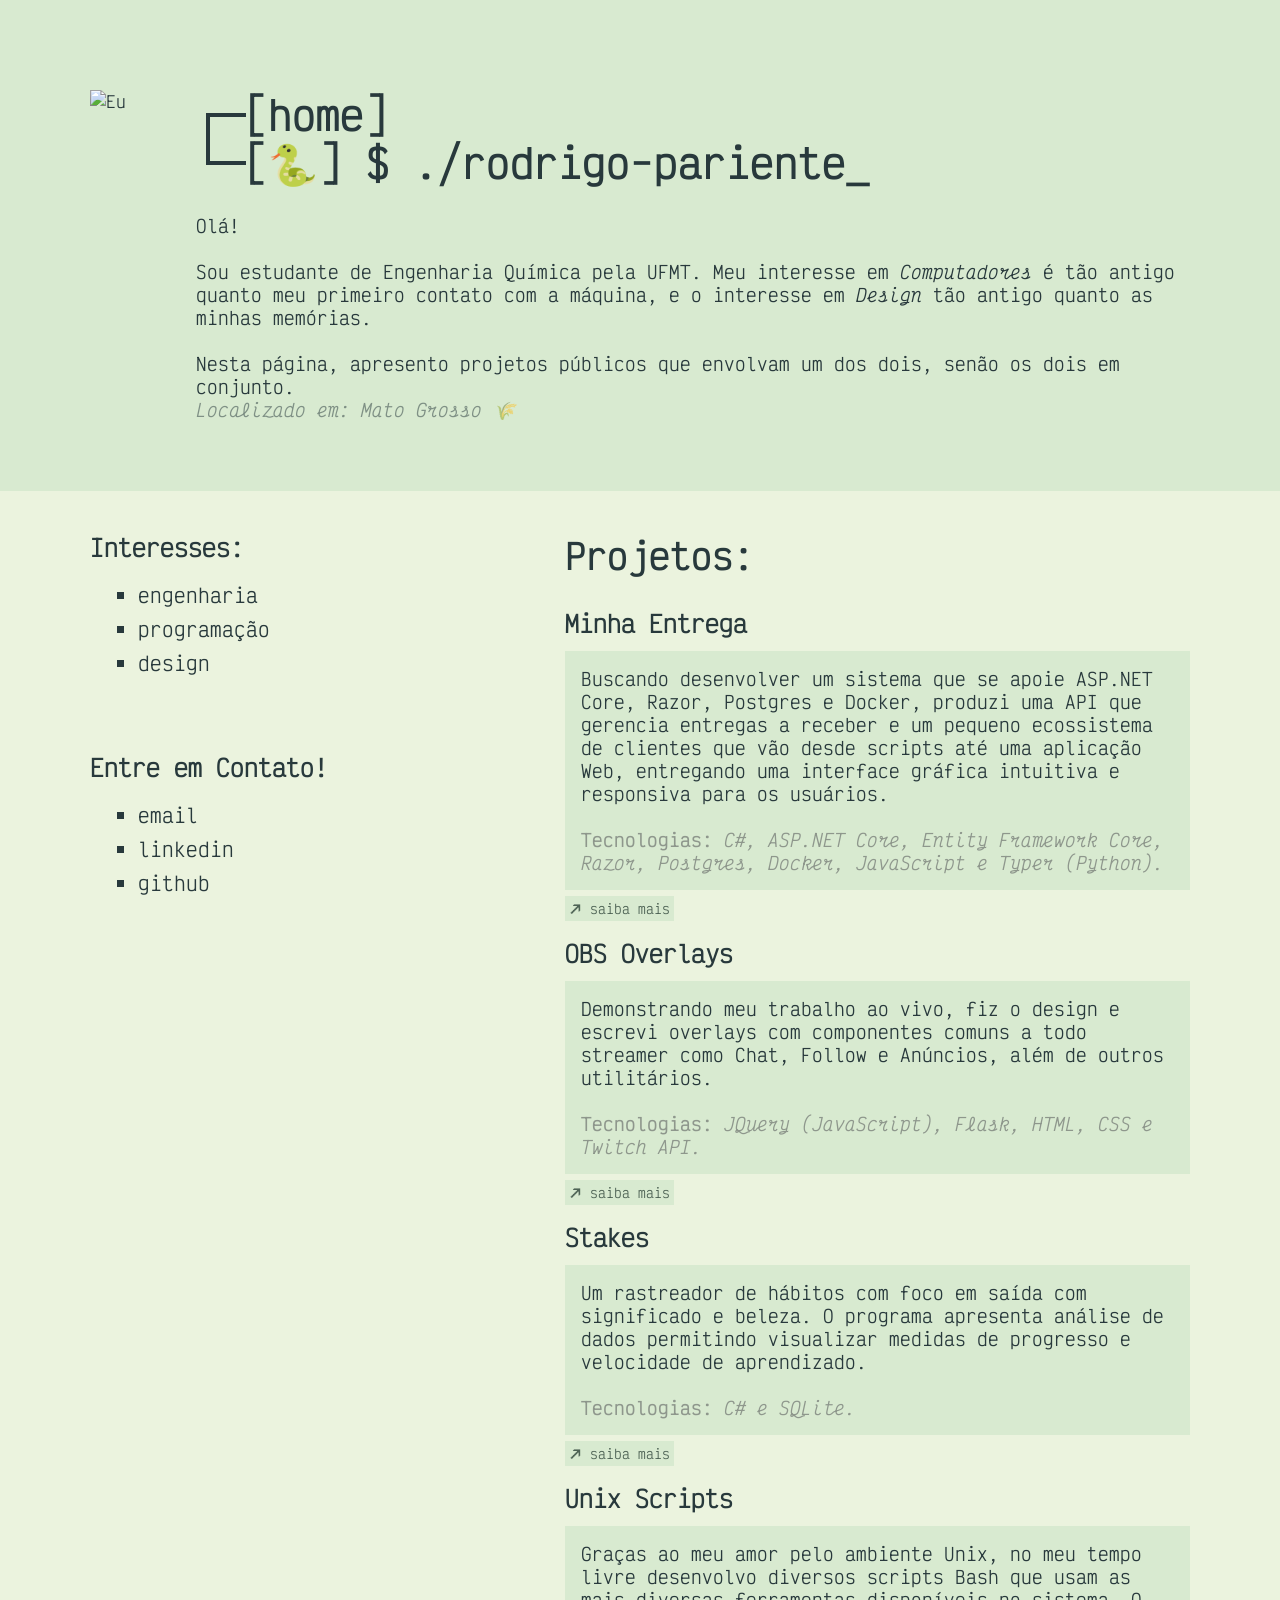
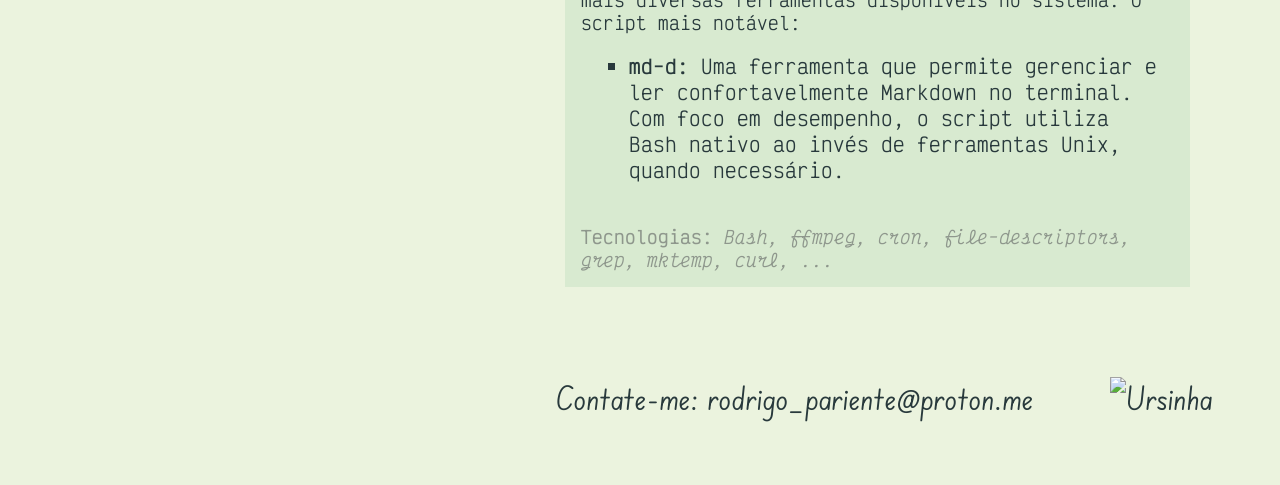
==== index.html @ e0825dd4 "first commit" ====
<!DOCTYPE html>

<html>
  <head>
    <meta charset="UTF-8">
    <meta name="viewport" content="width=device-width, initial-scale=1.0">
    <link rel="stylesheet" href="/css/style.css">
    <title>Rodrigo-Pariente</title>
    <script src="/js/main.js" defer></script>
    <link rel="icon" href="/favicon.svg" type="image/xml+svg">
    <link href="https://fonts.googleapis.com/css2?family=Edu+SA+Beginner:wght@400..700&family=Victor+Mono:ital,wght@0,100..700;1,100..700&display=swap" rel="stylesheet">
  </head>

  <body>
    <header>
      <img id="pp" src="/img/pp.svg" alt="Eu">
      <div class="about-me">
        <h1>┌─[home]<br>└─[🐍] $ ./rodrigo-pariente<span class="dec-block">_</span></h1>
        <p>Olá!<br><br></p>
        <p>Sou estudante de Engenharia Química pela UFMT. Meu interesse em <i>Computadores</i> é tão antigo quanto meu primeiro contato com a máquina, e o interesse em <i>Design</i> tão antigo quanto as minhas memórias.<br><br>Nesta página, apresento projetos públicos que envolvam um dos dois, senão os dois em conjunto.</p>
        <p id="place">Localizado em: Mato Grosso 🌾</p>
      </div>
    </header>

    <div id="contents">
      <div>
        <div id="interests">
          <h2 class="small-h2">Interesses:</h2>
          <ul class="point">
            <li>engenharia</li>
            <li>programação</li>
            <li>design</li>
          </ul>
        </div>

        <div id="contacts">
          <h2 class="small-h2">Entre em Contato!</h2>
          <ul class="mail">
            <li><a id="em" href="#">roda trix lego parte viena lente ouija !</a></li>
            <li><a href="https://www.linkedin.com/in/rodrigo-pariente">linkedin</a></li>
            <li><a href="https://github.com/rodrigo-pariente">github</a></li>
          </ul>
        </div>
      </div>

      <div id="projects">
        <div class="project">
          <h2>Projetos:</h2>
          <h3>Minha Entrega</h3>
          <div class="project-content">
            <p>Buscando desenvolver um sistema que se apoie ASP.NET Core, Razor, Postgres e Docker, produzi uma API que gerencia entregas a receber e um pequeno ecossistema de clientes que vão desde scripts até uma aplicação Web, entregando uma interface gráfica intuitiva e responsiva para os usuários.</p>
            <p class="technologies"><br>Tecnologias:<i> C#, ASP.NET Core, Entity Framework Core, Razor, Postgres, Docker, JavaScript e Typer (Python).</i></p>
          </div>
          <a class="know-more" href="https://github.com/rodrigo-pariente/minha-entrega-postgres">🡭 saiba mais</a>
        </div>
        <div class="project">
          <h3>OBS Overlays</h3>
          <div class="project-content">
            <p>Demonstrando meu trabalho ao vivo, fiz o design e escrevi overlays com componentes comuns a todo streamer como Chat, Follow e Anúncios, além de outros utilitários.<!-- widgets mais dinâmicos e interativos como o jogo Jackpot e um Timer com múltiplas funcionalidades --></p>
            <p class="technologies"><br>Tecnologias:<i> JQuery (JavaScript), Flask, HTML, CSS e Twitch API.</i></p>
          </div>
          <a class="know-more" href="https://github.com/rodrigo-pariente/OBS-Overlays">🡭 saiba mais</a>
        </div>
        <div class="project">
          <h3>Stakes</h3>
          <div class="project-content">
            <p>Um rastreador de hábitos com foco em saída com significado e beleza. O programa apresenta análise de dados permitindo visualizar medidas de progresso e velocidade de aprendizado.</p>
            <p class="technologies"><br>Tecnologias:<i> C# e SQLite.</i></p>
          </div>
          <a class="know-more" href="https://github.com/rodrigo-pariente/stakes">🡭 saiba mais</a>
        </div>
        <div class="project">
          <h3>Unix Scripts</h3>
          <div class="project-content">
            <p>Graças ao meu amor pelo ambiente Unix, no meu tempo livre desenvolvo diversos scripts Bash que usam as mais diversas ferramentas disponíveis no sistema. O script mais notável:</p>
            <ul class="point"><li><a href="https://github.com/rodrigo-pariente/md-d"><b>md-d:</b></a> Uma ferramenta que permite gerenciar e ler confortavelmente Markdown no terminal. Com foco em desempenho, o script utiliza Bash nativo ao invés de ferramentas Unix, quando necessário.</li></ul>
            <p class="technologies"><br>Tecnologias:<i> Bash, ffmpeg, cron, file-descriptors, grep, mktemp, curl, ...</i></p>
          </div>
          <!-- <p class="know-more" href="/">🡭 saiba mais</p> -->
        </div>
      </div>
    </div>
  </body>

  <footer>
    <span>Contate-me: <span id="useless-info">roda trix lego parte viena lente ouija !</span><span>
    <img id="dog-stamp" src="/img/bear.svg" alt="Ursinha">
  </footer>
</html>
---- css/style.css ----
@import "./root.css";
@import "./global.css";
@import "./contents.css";
@import "./header.css";
@import "./footer.css";
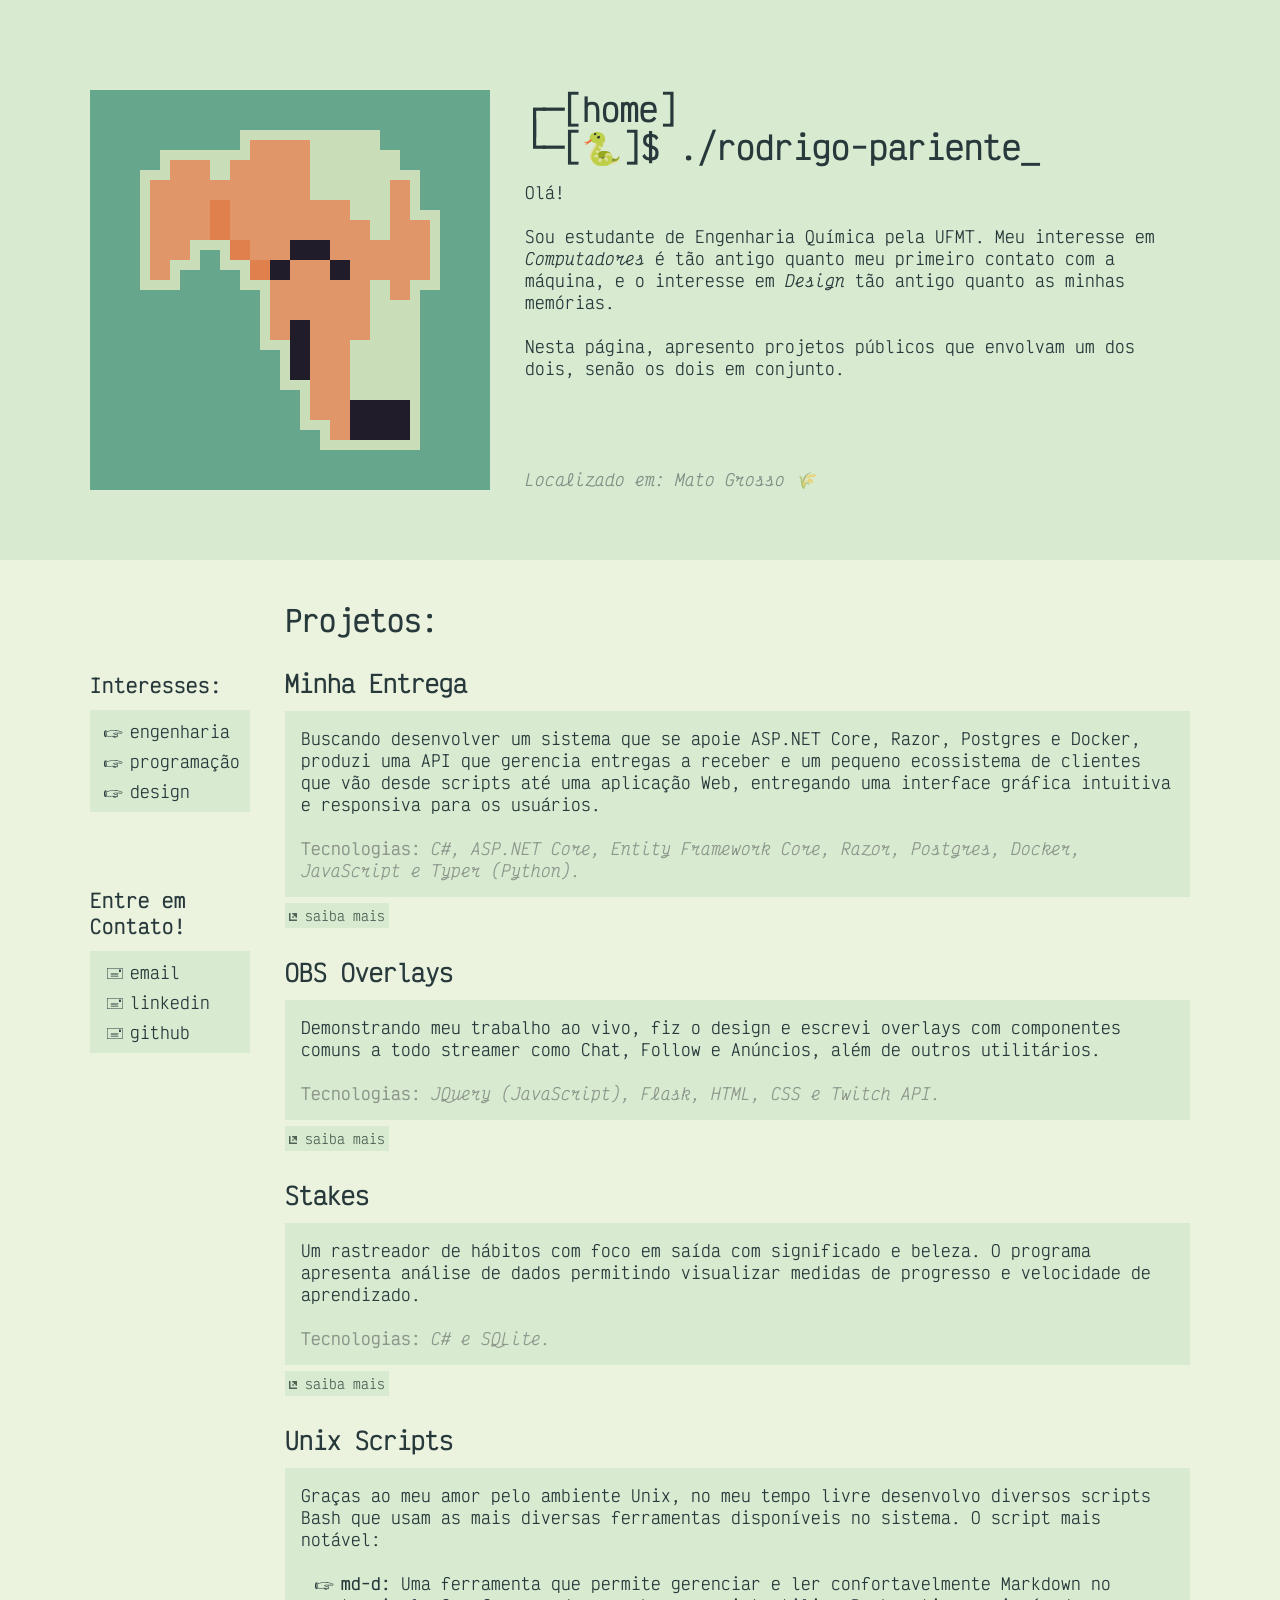
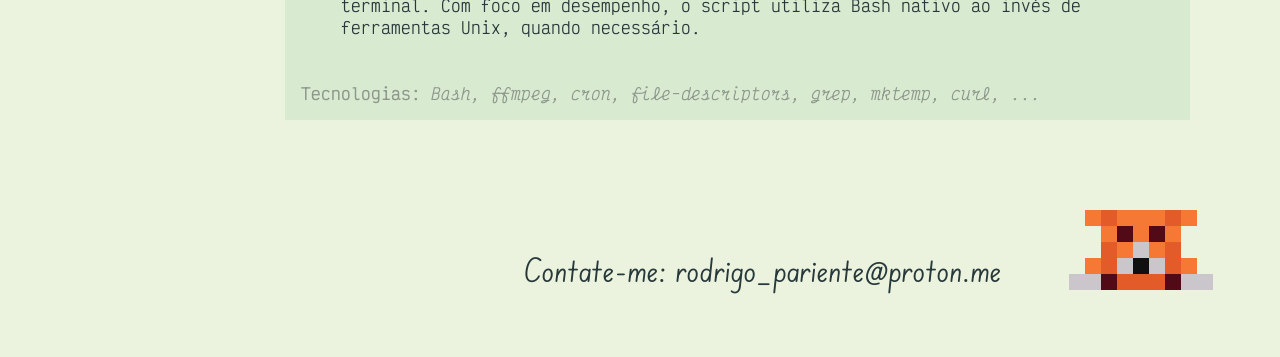
==== commit 0d14fe19: "responsive" ====
--- a/index.html
+++ b/index.html
@@ -15,15 +15,17 @@
     <header>
       <img id="pp" src="/img/pp.svg" alt="Eu">
       <div class="about-me">
-        <h1>┌─[home]<br>└─[🐍] $ ./rodrigo-pariente<span class="dec-block">_</span></h1>
+        <img id="dog-stamp-header-high" src="/img/pp.svg" alt="Eu">
+        <h1><span id="h1-frame">┌─[home]<br>└─[🐍]</span><span class="lower-frame">$ ./</span>rodrigo-pariente</span><span class="dec-block">_</span></h1>
+        <img id="dog-stamp-header-low" src="/img/pp.svg" alt="Eu">
         <p>Olá!<br><br></p>
         <p>Sou estudante de Engenharia Química pela UFMT. Meu interesse em <i>Computadores</i> é tão antigo quanto meu primeiro contato com a máquina, e o interesse em <i>Design</i> tão antigo quanto as minhas memórias.<br><br>Nesta página, apresento projetos públicos que envolvam um dos dois, senão os dois em conjunto.</p>
-        <p id="place">Localizado em: Mato Grosso 🌾</p>
+        <p id="place"><br><br>Localizado em: Mato Grosso 🌾</p>
       </div>
     </header>
 
     <div id="contents">
-      <div>
+      <div id="info">
         <div id="interests">
           <h2 class="small-h2">Interesses:</h2>
           <ul class="point">
@@ -44,14 +46,14 @@
       </div>
 
       <div id="projects">
+        <h2>Projetos:</h2>
         <div class="project">
-          <h2>Projetos:</h2>
           <h3>Minha Entrega</h3>
           <div class="project-content">
             <p>Buscando desenvolver um sistema que se apoie ASP.NET Core, Razor, Postgres e Docker, produzi uma API que gerencia entregas a receber e um pequeno ecossistema de clientes que vão desde scripts até uma aplicação Web, entregando uma interface gráfica intuitiva e responsiva para os usuários.</p>
             <p class="technologies"><br>Tecnologias:<i> C#, ASP.NET Core, Entity Framework Core, Razor, Postgres, Docker, JavaScript e Typer (Python).</i></p>
           </div>
-          <a class="know-more" href="https://github.com/rodrigo-pariente/minha-entrega-postgres">🡭 saiba mais</a>
+          <a class="know-more" href="https://github.com/rodrigo-pariente/minha-entrega-postgres"><img src="/img/link.svg" width=8> saiba mais</a>
         </div>
         <div class="project">
           <h3>OBS Overlays</h3>
@@ -59,7 +61,7 @@
             <p>Demonstrando meu trabalho ao vivo, fiz o design e escrevi overlays com componentes comuns a todo streamer como Chat, Follow e Anúncios, além de outros utilitários.<!-- widgets mais dinâmicos e interativos como o jogo Jackpot e um Timer com múltiplas funcionalidades --></p>
             <p class="technologies"><br>Tecnologias:<i> JQuery (JavaScript), Flask, HTML, CSS e Twitch API.</i></p>
           </div>
-          <a class="know-more" href="https://github.com/rodrigo-pariente/OBS-Overlays">🡭 saiba mais</a>
+          <a class="know-more" href="https://github.com/rodrigo-pariente/OBS-Overlays"><img src="/img/link.svg" width=8> saiba mais</a>
         </div>
         <div class="project">
           <h3>Stakes</h3>
@@ -67,7 +69,7 @@
             <p>Um rastreador de hábitos com foco em saída com significado e beleza. O programa apresenta análise de dados permitindo visualizar medidas de progresso e velocidade de aprendizado.</p>
             <p class="technologies"><br>Tecnologias:<i> C# e SQLite.</i></p>
           </div>
-          <a class="know-more" href="https://github.com/rodrigo-pariente/stakes">🡭 saiba mais</a>
+          <a class="know-more" href="https://github.com/rodrigo-pariente/stakes"><img src="/img/link.svg" width=8> saiba mais</a>
         </div>
         <div class="project">
           <h3>Unix Scripts</h3>
@@ -76,14 +78,14 @@
             <ul class="point"><li><a href="https://github.com/rodrigo-pariente/md-d"><b>md-d:</b></a> Uma ferramenta que permite gerenciar e ler confortavelmente Markdown no terminal. Com foco em desempenho, o script utiliza Bash nativo ao invés de ferramentas Unix, quando necessário.</li></ul>
             <p class="technologies"><br>Tecnologias:<i> Bash, ffmpeg, cron, file-descriptors, grep, mktemp, curl, ...</i></p>
           </div>
-          <!-- <p class="know-more" href="/">🡭 saiba mais</p> -->
+          <!-- <p class="know-more" href="/"><img src="/img/link.svg" width=8> saiba mais</p> -->
         </div>
       </div>
     </div>
   </body>
 
   <footer>
-    <span>Contate-me: <span id="useless-info">roda trix lego parte viena lente ouija !</span><span>
+    <span>Contate-me: <span id="useless-info">roda trix lego parte viena lente ouija !</span></span>
     <img id="dog-stamp" src="/img/bear.svg" alt="Ursinha">
   </footer>
 </html>
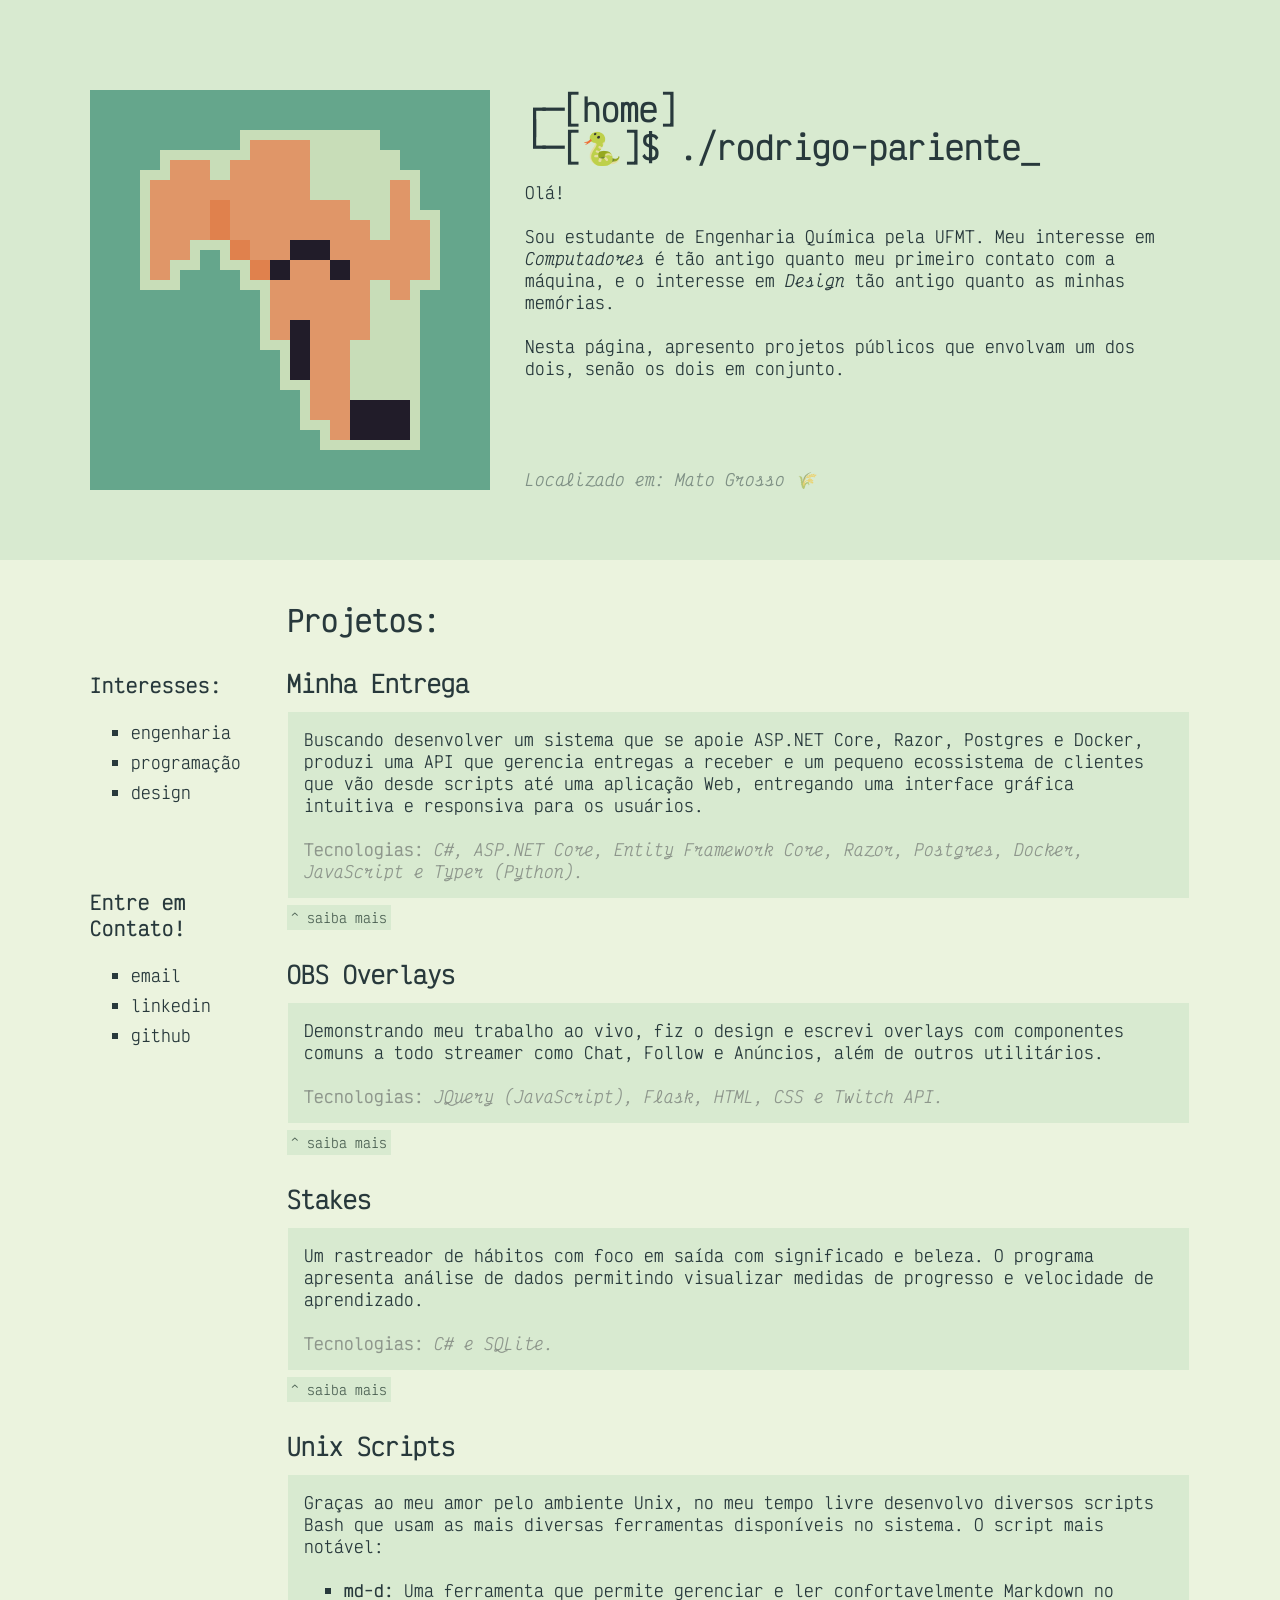
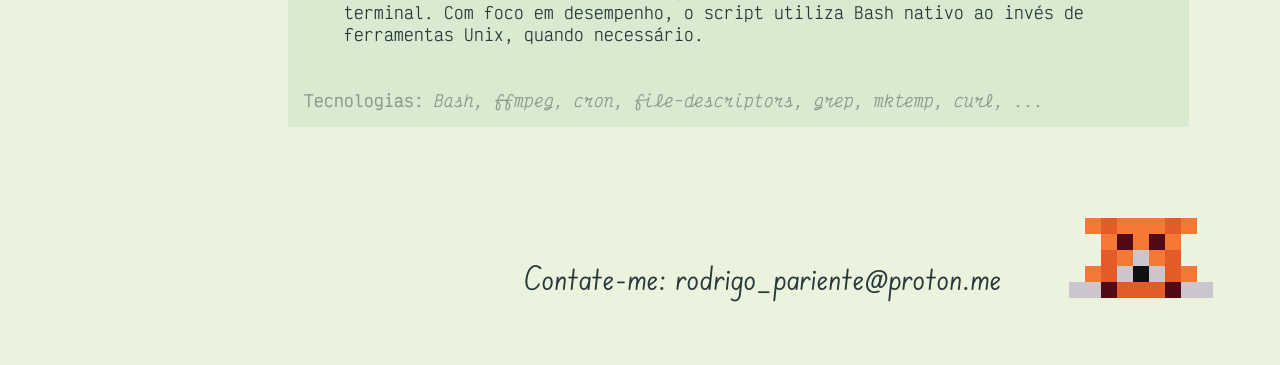
==== commit c356eac5: "add darkmode" ====
--- a/index.html
+++ b/index.html
@@ -53,7 +53,7 @@
             <p>Buscando desenvolver um sistema que se apoie ASP.NET Core, Razor, Postgres e Docker, produzi uma API que gerencia entregas a receber e um pequeno ecossistema de clientes que vão desde scripts até uma aplicação Web, entregando uma interface gráfica intuitiva e responsiva para os usuários.</p>
             <p class="technologies"><br>Tecnologias:<i> C#, ASP.NET Core, Entity Framework Core, Razor, Postgres, Docker, JavaScript e Typer (Python).</i></p>
           </div>
-          <a class="know-more" href="https://github.com/rodrigo-pariente/minha-entrega-postgres"><img src="/img/link.svg" width=8> saiba mais</a>
+          <a class="know-more" href="https://github.com/rodrigo-pariente/minha-entrega-postgres">^ saiba mais</a>
         </div>
         <div class="project">
           <h3>OBS Overlays</h3>
@@ -61,7 +61,7 @@
             <p>Demonstrando meu trabalho ao vivo, fiz o design e escrevi overlays com componentes comuns a todo streamer como Chat, Follow e Anúncios, além de outros utilitários.<!-- widgets mais dinâmicos e interativos como o jogo Jackpot e um Timer com múltiplas funcionalidades --></p>
             <p class="technologies"><br>Tecnologias:<i> JQuery (JavaScript), Flask, HTML, CSS e Twitch API.</i></p>
           </div>
-          <a class="know-more" href="https://github.com/rodrigo-pariente/OBS-Overlays"><img src="/img/link.svg" width=8> saiba mais</a>
+          <a class="know-more" href="https://github.com/rodrigo-pariente/OBS-Overlays">^ saiba mais</a>
         </div>
         <div class="project">
           <h3>Stakes</h3>
@@ -69,7 +69,7 @@
             <p>Um rastreador de hábitos com foco em saída com significado e beleza. O programa apresenta análise de dados permitindo visualizar medidas de progresso e velocidade de aprendizado.</p>
             <p class="technologies"><br>Tecnologias:<i> C# e SQLite.</i></p>
           </div>
-          <a class="know-more" href="https://github.com/rodrigo-pariente/stakes"><img src="/img/link.svg" width=8> saiba mais</a>
+          <a class="know-more" href="https://github.com/rodrigo-pariente/stakes">^ saiba mais</a>
         </div>
         <div class="project">
           <h3>Unix Scripts</h3>
@@ -78,7 +78,7 @@
             <ul class="point"><li><a href="https://github.com/rodrigo-pariente/md-d"><b>md-d:</b></a> Uma ferramenta que permite gerenciar e ler confortavelmente Markdown no terminal. Com foco em desempenho, o script utiliza Bash nativo ao invés de ferramentas Unix, quando necessário.</li></ul>
             <p class="technologies"><br>Tecnologias:<i> Bash, ffmpeg, cron, file-descriptors, grep, mktemp, curl, ...</i></p>
           </div>
-          <!-- <p class="know-more" href="/"><img src="/img/link.svg" width=8> saiba mais</p> -->
+          <!-- <p class="know-more" href="/">^ saiba mais</p> -->
         </div>
       </div>
     </div>
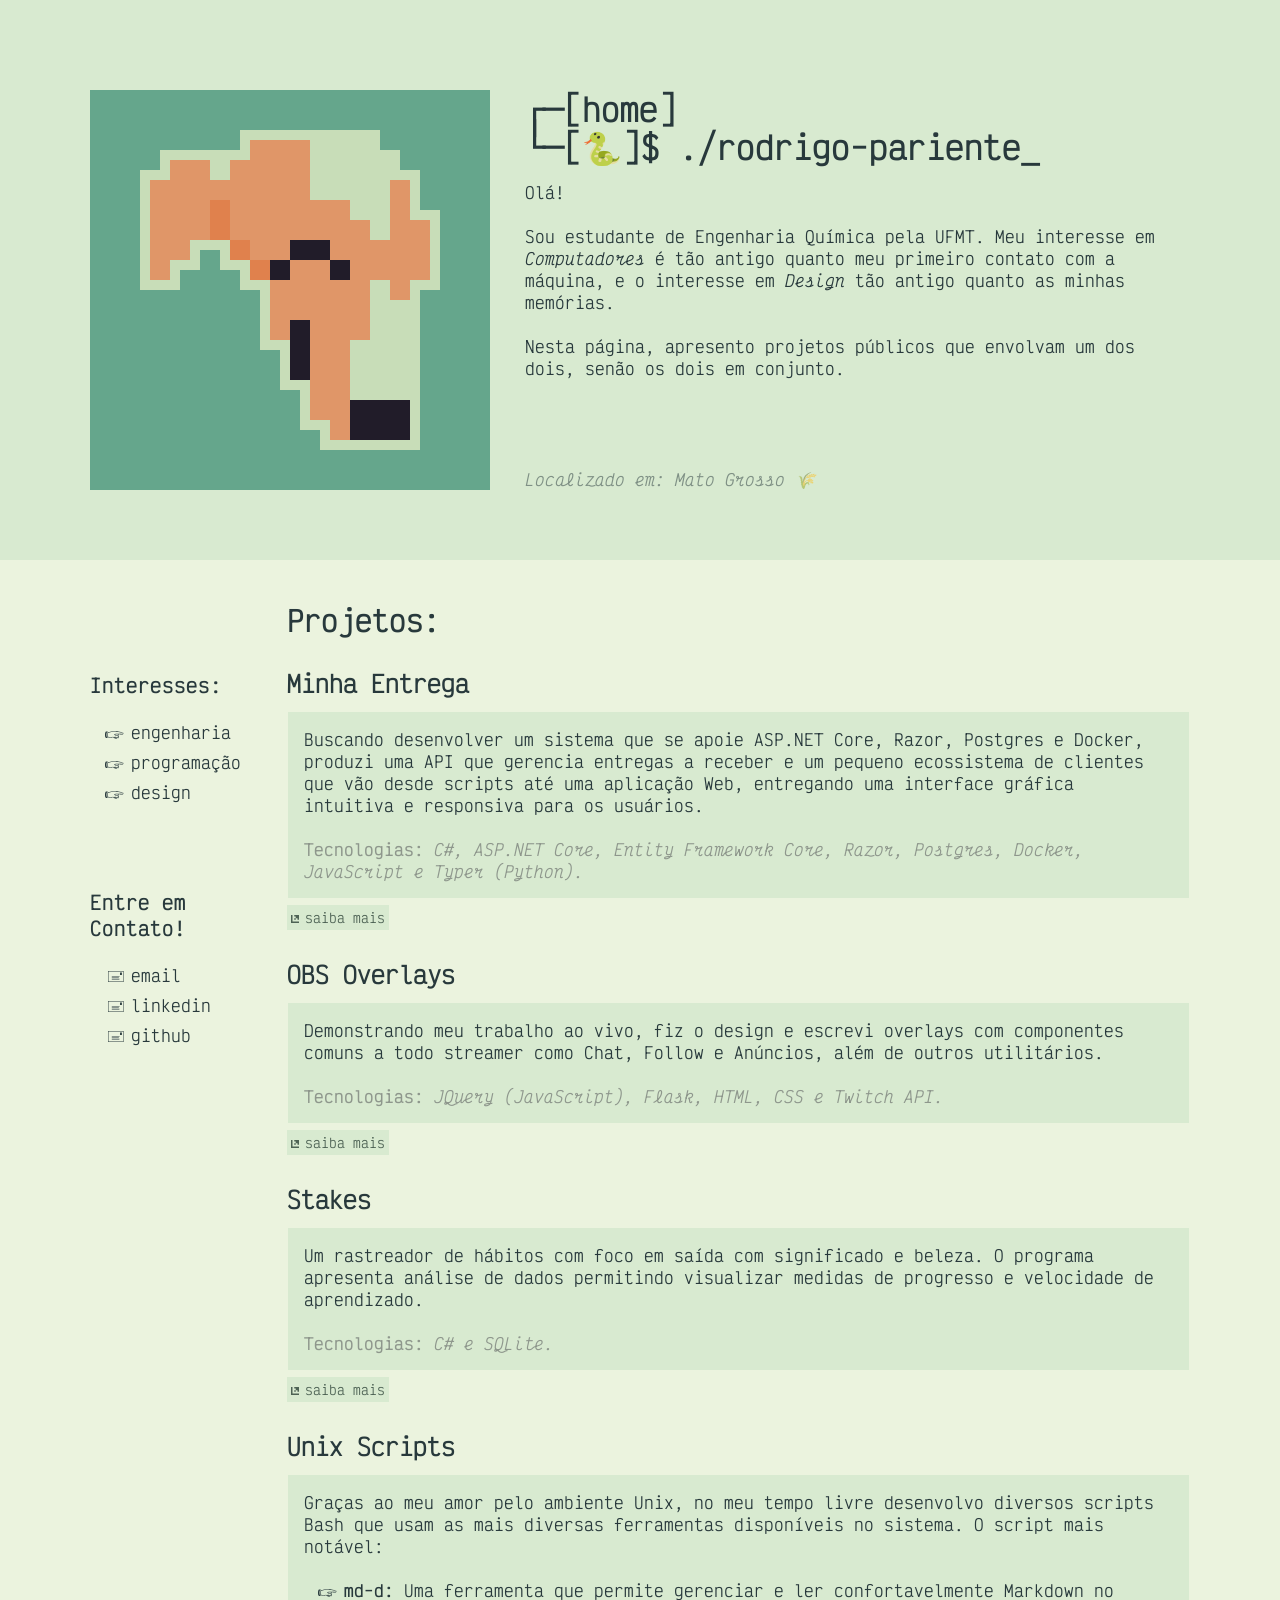
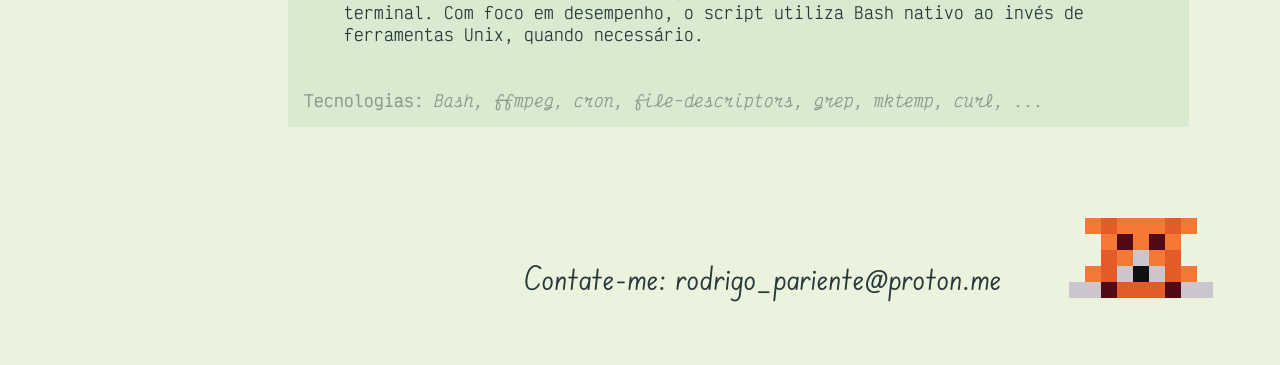
==== commit 327ea853: "dark and light icons" ====
--- a/index.html
+++ b/index.html
@@ -53,7 +53,7 @@
             <p>Buscando desenvolver um sistema que se apoie ASP.NET Core, Razor, Postgres e Docker, produzi uma API que gerencia entregas a receber e um pequeno ecossistema de clientes que vão desde scripts até uma aplicação Web, entregando uma interface gráfica intuitiva e responsiva para os usuários.</p>
             <p class="technologies"><br>Tecnologias:<i> C#, ASP.NET Core, Entity Framework Core, Razor, Postgres, Docker, JavaScript e Typer (Python).</i></p>
           </div>
-          <a class="know-more" href="https://github.com/rodrigo-pariente/minha-entrega-postgres">^ saiba mais</a>
+          <a class="know-more" href="https://github.com/rodrigo-pariente/minha-entrega-postgres">saiba mais</a>
         </div>
         <div class="project">
           <h3>OBS Overlays</h3>
@@ -61,7 +61,7 @@
             <p>Demonstrando meu trabalho ao vivo, fiz o design e escrevi overlays com componentes comuns a todo streamer como Chat, Follow e Anúncios, além de outros utilitários.<!-- widgets mais dinâmicos e interativos como o jogo Jackpot e um Timer com múltiplas funcionalidades --></p>
             <p class="technologies"><br>Tecnologias:<i> JQuery (JavaScript), Flask, HTML, CSS e Twitch API.</i></p>
           </div>
-          <a class="know-more" href="https://github.com/rodrigo-pariente/OBS-Overlays">^ saiba mais</a>
+          <a class="know-more" href="https://github.com/rodrigo-pariente/OBS-Overlays">saiba mais</a>
         </div>
         <div class="project">
           <h3>Stakes</h3>
@@ -69,7 +69,7 @@
             <p>Um rastreador de hábitos com foco em saída com significado e beleza. O programa apresenta análise de dados permitindo visualizar medidas de progresso e velocidade de aprendizado.</p>
             <p class="technologies"><br>Tecnologias:<i> C# e SQLite.</i></p>
           </div>
-          <a class="know-more" href="https://github.com/rodrigo-pariente/stakes">^ saiba mais</a>
+          <a class="know-more" href="https://github.com/rodrigo-pariente/stakes">saiba mais</a>
         </div>
         <div class="project">
           <h3>Unix Scripts</h3>
@@ -78,7 +78,7 @@
             <ul class="point"><li><a href="https://github.com/rodrigo-pariente/md-d"><b>md-d:</b></a> Uma ferramenta que permite gerenciar e ler confortavelmente Markdown no terminal. Com foco em desempenho, o script utiliza Bash nativo ao invés de ferramentas Unix, quando necessário.</li></ul>
             <p class="technologies"><br>Tecnologias:<i> Bash, ffmpeg, cron, file-descriptors, grep, mktemp, curl, ...</i></p>
           </div>
-          <!-- <p class="know-more" href="/">^ saiba mais</p> -->
+          <!-- <p class="know-more" href="/">saiba mais</p> -->
         </div>
       </div>
     </div>
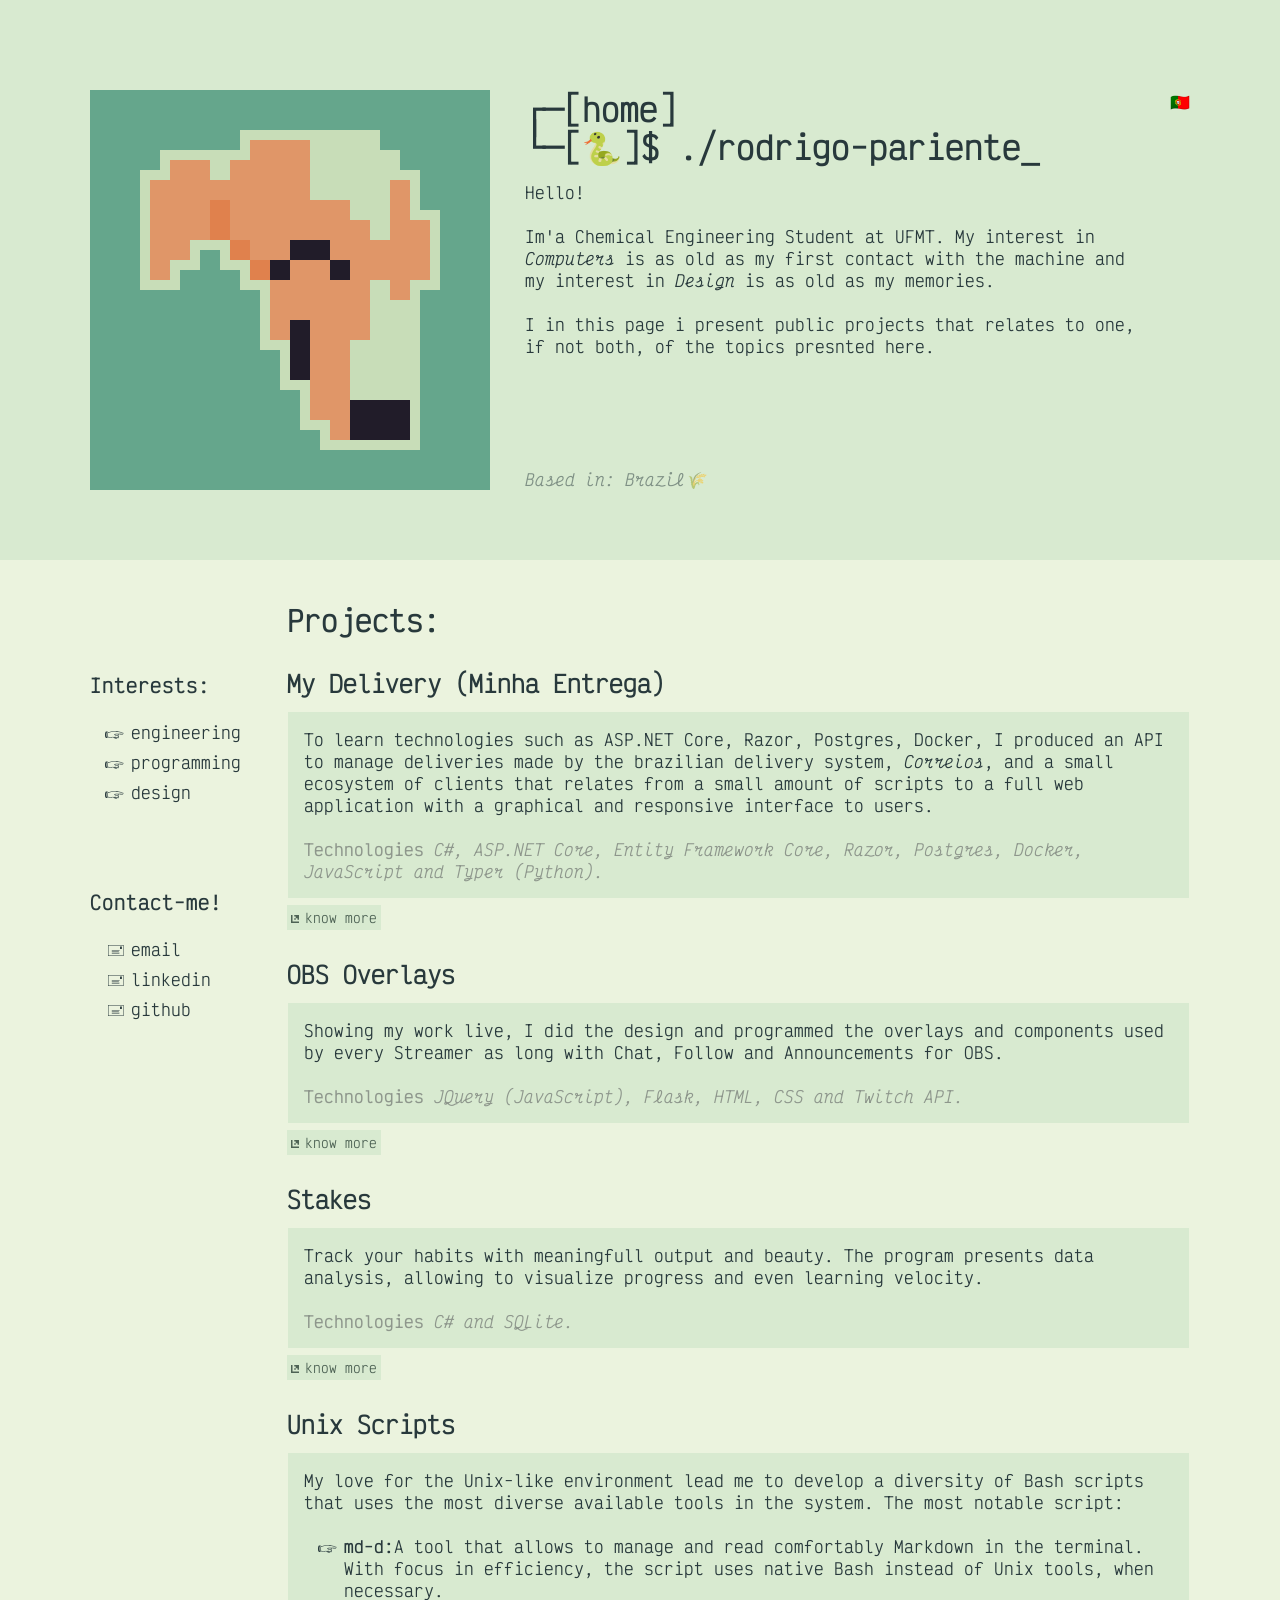
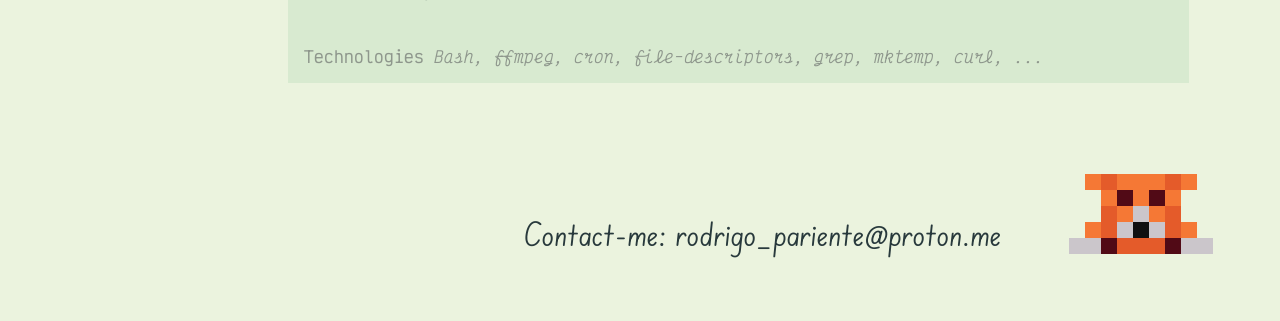
==== commit a660c8bc: "add international version" ====
--- a/index.html
+++ b/index.html
@@ -18,25 +18,26 @@
         <img id="dog-stamp-header-high" src="/img/pp.svg" alt="Eu">
         <h1><span id="h1-frame">┌─[home]<br>└─[🐍]</span><span class="lower-frame">$ ./</span>rodrigo-pariente</span><span class="dec-block">_</span></h1>
         <img id="dog-stamp-header-low" src="/img/pp.svg" alt="Eu">
-        <p>Olá!<br><br></p>
-        <p>Sou estudante de Engenharia Química pela UFMT. Meu interesse em <i>Computadores</i> é tão antigo quanto meu primeiro contato com a máquina, e o interesse em <i>Design</i> tão antigo quanto as minhas memórias.<br><br>Nesta página, apresento projetos públicos que envolvam um dos dois, senão os dois em conjunto.</p>
-        <p id="place"><br><br>Localizado em: Mato Grosso 🌾</p>
+        <p>Hello!<br><br></p>
+        <p>Im'a Chemical Engineering Student at UFMT. My interest in <i>Computers</i> is as old as my first contact with the machine and my interest in <i>Design</i> is as old as my memories.<br><br>I in this page i present public projects that relates to one, if not both, of the topics presnted here.</p>
+        <p id="place"><br><br>Based in: Brazil🌾</p>
       </div>
+      <a class="translations" href="pt.html">🇵🇹</a>
     </header>
 
     <div id="contents">
       <div id="info">
         <div id="interests">
-          <h2 class="small-h2">Interesses:</h2>
+          <h2 class="small-h2">Interests:</h2>
           <ul class="point">
-            <li>engenharia</li>
-            <li>programação</li>
+            <li>engineering</li>
+            <li>programming</li>
             <li>design</li>
           </ul>
         </div>
 
         <div id="contacts">
-          <h2 class="small-h2">Entre em Contato!</h2>
+          <h2 class="small-h2">Contact-me!</h2>
           <ul class="mail">
             <li><a id="em" href="#">roda trix lego parte viena lente ouija !</a></li>
             <li><a href="https://www.linkedin.com/in/rodrigo-pariente">linkedin</a></li>
@@ -46,46 +47,46 @@
       </div>
 
       <div id="projects">
-        <h2>Projetos:</h2>
+        <h2>Projects:</h2>
         <div class="project">
-          <h3>Minha Entrega</h3>
+          <h3>My Delivery (Minha Entrega)</h3>
           <div class="project-content">
-            <p>Buscando desenvolver um sistema que se apoie ASP.NET Core, Razor, Postgres e Docker, produzi uma API que gerencia entregas a receber e um pequeno ecossistema de clientes que vão desde scripts até uma aplicação Web, entregando uma interface gráfica intuitiva e responsiva para os usuários.</p>
-            <p class="technologies"><br>Tecnologias:<i> C#, ASP.NET Core, Entity Framework Core, Razor, Postgres, Docker, JavaScript e Typer (Python).</i></p>
+            <p>To learn technologies such as ASP.NET Core, Razor, Postgres, Docker, I produced an API to manage deliveries made by the brazilian delivery system, <i>Correios</i>, and a small ecosystem of clients that relates from a small amount of scripts to a full web application with a graphical and responsive interface to users.</p>
+            <p class="technologies"><br>Technologies<i> C#, ASP.NET Core, Entity Framework Core, Razor, Postgres, Docker, JavaScript and Typer (Python).</i></p>
           </div>
-          <a class="know-more" href="https://github.com/rodrigo-pariente/minha-entrega-postgres">saiba mais</a>
+          <a class="know-more" href="https://github.com/rodrigo-pariente/minha-entrega-postgres">know more</a>
         </div>
         <div class="project">
           <h3>OBS Overlays</h3>
           <div class="project-content">
-            <p>Demonstrando meu trabalho ao vivo, fiz o design e escrevi overlays com componentes comuns a todo streamer como Chat, Follow e Anúncios, além de outros utilitários.<!-- widgets mais dinâmicos e interativos como o jogo Jackpot e um Timer com múltiplas funcionalidades --></p>
-            <p class="technologies"><br>Tecnologias:<i> JQuery (JavaScript), Flask, HTML, CSS e Twitch API.</i></p>
+            <p>Showing my work live, I did the design and programmed the overlays and components used by every Streamer as long with Chat, Follow and Announcements for OBS.</p>
+            <p class="technologies"><br>Technologies<i> JQuery (JavaScript), Flask, HTML, CSS and Twitch API.</i></p>
           </div>
-          <a class="know-more" href="https://github.com/rodrigo-pariente/OBS-Overlays">saiba mais</a>
+          <a class="know-more" href="https://github.com/rodrigo-pariente/OBS-Overlays">know more</a>
         </div>
         <div class="project">
           <h3>Stakes</h3>
           <div class="project-content">
-            <p>Um rastreador de hábitos com foco em saída com significado e beleza. O programa apresenta análise de dados permitindo visualizar medidas de progresso e velocidade de aprendizado.</p>
-            <p class="technologies"><br>Tecnologias:<i> C# e SQLite.</i></p>
+            <p>Track your habits with meaningfull output and beauty. The program presents data analysis, allowing to visualize progress and even learning velocity.</p>
+            <p class="technologies"><br>Technologies<i> C# and SQLite.</i></p>
           </div>
-          <a class="know-more" href="https://github.com/rodrigo-pariente/stakes">saiba mais</a>
+          <a class="know-more" href="https://github.com/rodrigo-pariente/stakes">know more</a>
         </div>
         <div class="project">
           <h3>Unix Scripts</h3>
           <div class="project-content">
-            <p>Graças ao meu amor pelo ambiente Unix, no meu tempo livre desenvolvo diversos scripts Bash que usam as mais diversas ferramentas disponíveis no sistema. O script mais notável:</p>
-            <ul class="point"><li><a href="https://github.com/rodrigo-pariente/md-d"><b>md-d:</b></a> Uma ferramenta que permite gerenciar e ler confortavelmente Markdown no terminal. Com foco em desempenho, o script utiliza Bash nativo ao invés de ferramentas Unix, quando necessário.</li></ul>
-            <p class="technologies"><br>Tecnologias:<i> Bash, ffmpeg, cron, file-descriptors, grep, mktemp, curl, ...</i></p>
+            <p>My love for the Unix-like environment lead me to develop a diversity of Bash scripts that uses the most diverse available tools in the system. The most notable script:</p>
+            <ul class="point"><li><a href="https://github.com/rodrigo-pariente/md-d"><b>md-d:</b></a>A tool that allows to manage and read comfortably Markdown in the terminal. With focus in efficiency, the script uses native Bash instead of Unix tools, when necessary.</li></ul>
+            <p class="technologies"><br>Technologies<i> Bash, ffmpeg, cron, file-descriptors, grep, mktemp, curl, ...</i></p>
           </div>
-          <!-- <p class="know-more" href="/">saiba mais</p> -->
+          <!-- <p class="know-more" href="/">know more</p> -->
         </div>
       </div>
     </div>
   </body>
 
   <footer>
-    <span>Contate-me: <span id="useless-info">roda trix lego parte viena lente ouija !</span></span>
+    <span>Contact-me: <span id="useless-info">roda trix lego parte viena lente ouija !</span></span>
     <img id="dog-stamp" src="/img/bear.svg" alt="Ursinha">
   </footer>
 </html>
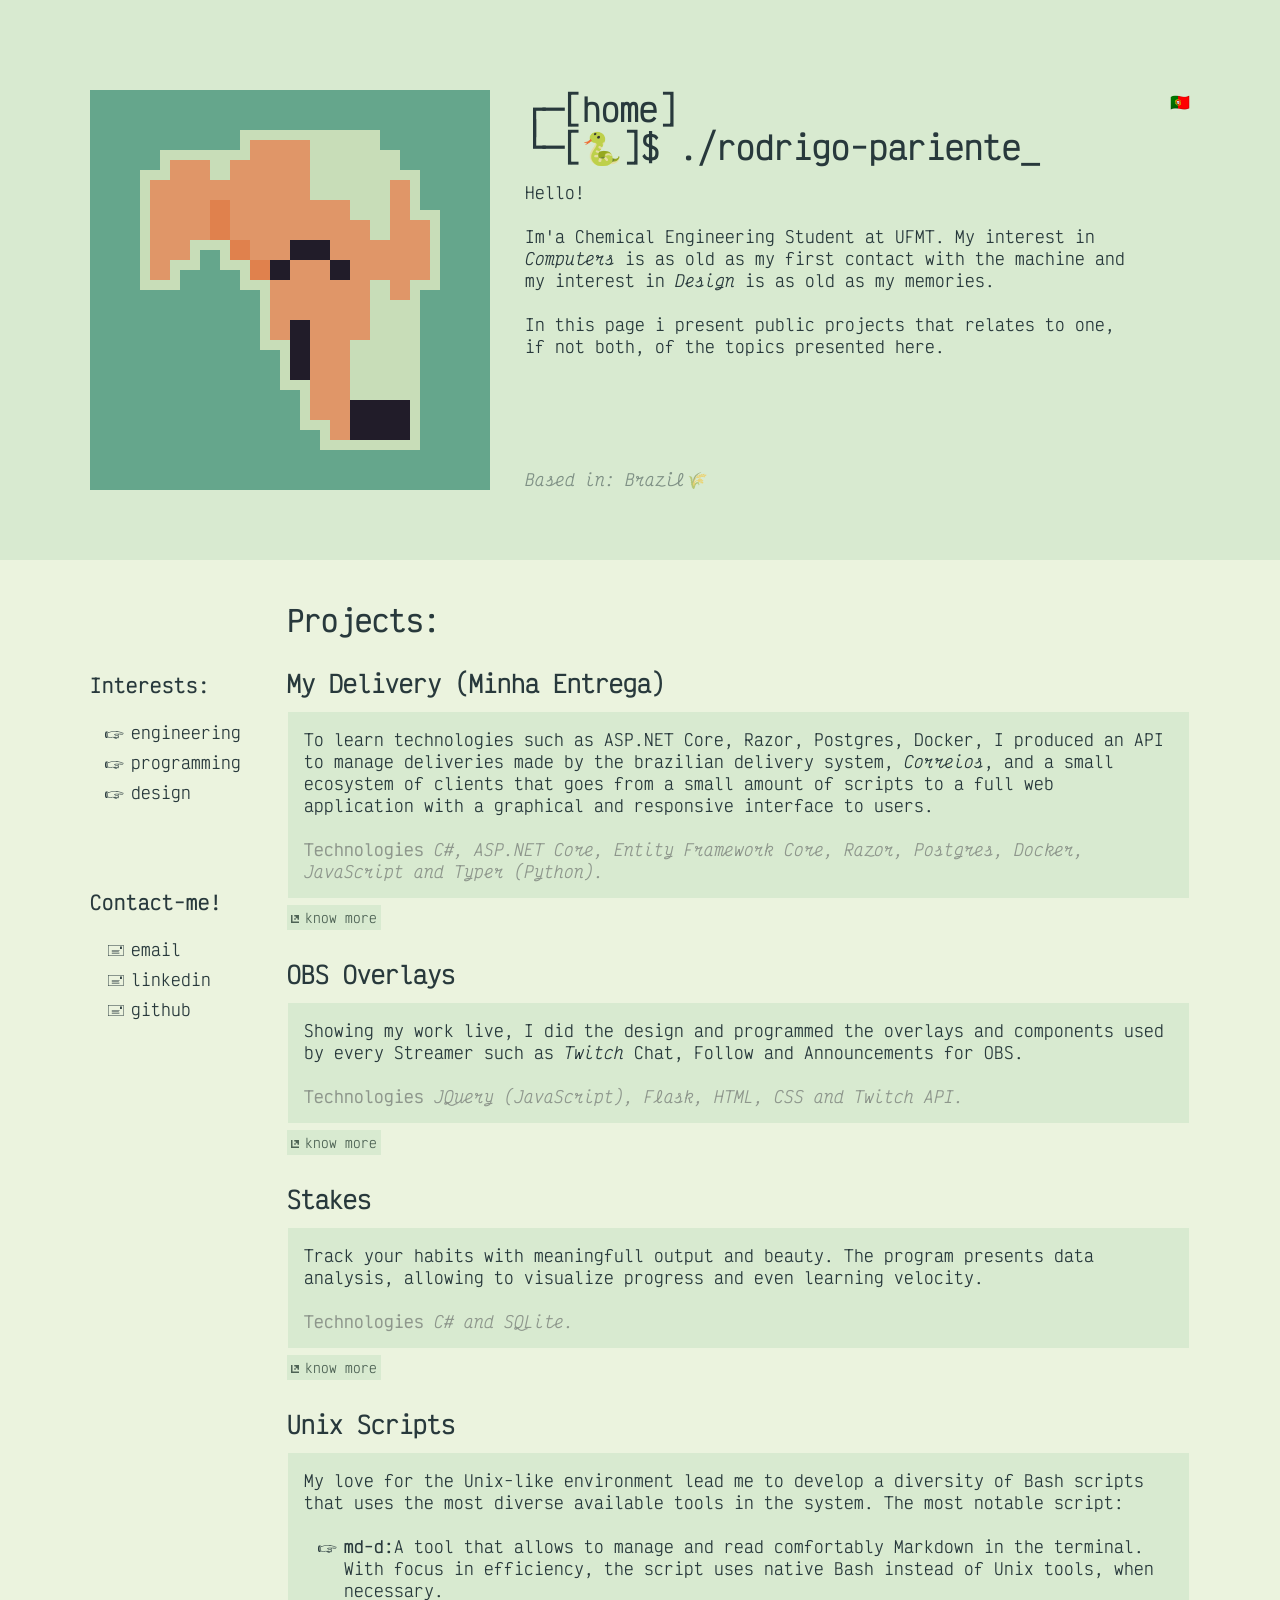
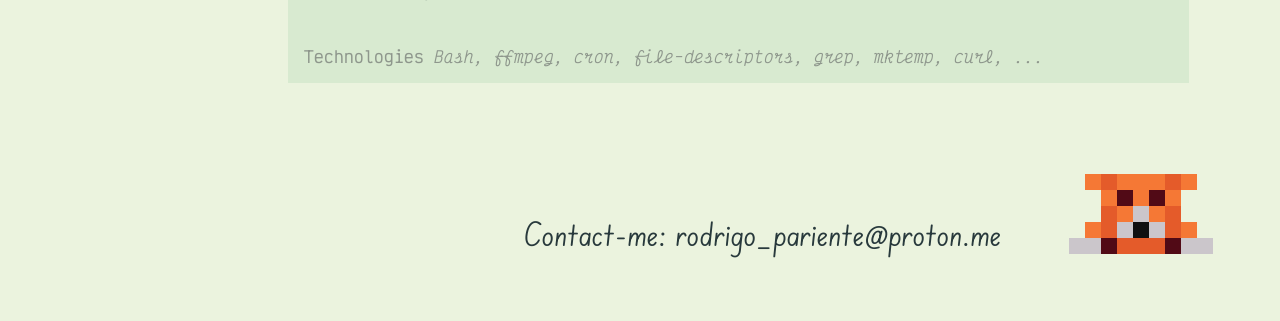
==== commit e221169f: "fix en text" ====
--- a/index.html
+++ b/index.html
@@ -19,7 +19,7 @@
         <h1><span id="h1-frame">┌─[home]<br>└─[🐍]</span><span class="lower-frame">$ ./</span>rodrigo-pariente</span><span class="dec-block">_</span></h1>
         <img id="dog-stamp-header-low" src="/img/pp.svg" alt="Eu">
         <p>Hello!<br><br></p>
-        <p>Im'a Chemical Engineering Student at UFMT. My interest in <i>Computers</i> is as old as my first contact with the machine and my interest in <i>Design</i> is as old as my memories.<br><br>I in this page i present public projects that relates to one, if not both, of the topics presnted here.</p>
+        <p>Im'a Chemical Engineering Student at UFMT. My interest in <i>Computers</i> is as old as my first contact with the machine and my interest in <i>Design</i> is as old as my memories.<br><br>In this page i present public projects that relates to one, if not both, of the topics presented here.</p>
         <p id="place"><br><br>Based in: Brazil🌾</p>
       </div>
       <a class="translations" href="pt.html">🇵🇹</a>
@@ -51,7 +51,7 @@
         <div class="project">
           <h3>My Delivery (Minha Entrega)</h3>
           <div class="project-content">
-            <p>To learn technologies such as ASP.NET Core, Razor, Postgres, Docker, I produced an API to manage deliveries made by the brazilian delivery system, <i>Correios</i>, and a small ecosystem of clients that relates from a small amount of scripts to a full web application with a graphical and responsive interface to users.</p>
+            <p>To learn technologies such as ASP.NET Core, Razor, Postgres, Docker, I produced an API to manage deliveries made by the brazilian delivery system, <i>Correios</i>, and a small ecosystem of clients that goes from a small amount of scripts to a full web application with a graphical and responsive interface to users.</p>
             <p class="technologies"><br>Technologies<i> C#, ASP.NET Core, Entity Framework Core, Razor, Postgres, Docker, JavaScript and Typer (Python).</i></p>
           </div>
           <a class="know-more" href="https://github.com/rodrigo-pariente/minha-entrega-postgres">know more</a>
@@ -59,7 +59,7 @@
         <div class="project">
           <h3>OBS Overlays</h3>
           <div class="project-content">
-            <p>Showing my work live, I did the design and programmed the overlays and components used by every Streamer as long with Chat, Follow and Announcements for OBS.</p>
+            <p>Showing my work live, I did the design and programmed the overlays and components used by every Streamer such as <i>Twitch</i> Chat, Follow and Announcements for OBS.</p>
             <p class="technologies"><br>Technologies<i> JQuery (JavaScript), Flask, HTML, CSS and Twitch API.</i></p>
           </div>
           <a class="know-more" href="https://github.com/rodrigo-pariente/OBS-Overlays">know more</a>
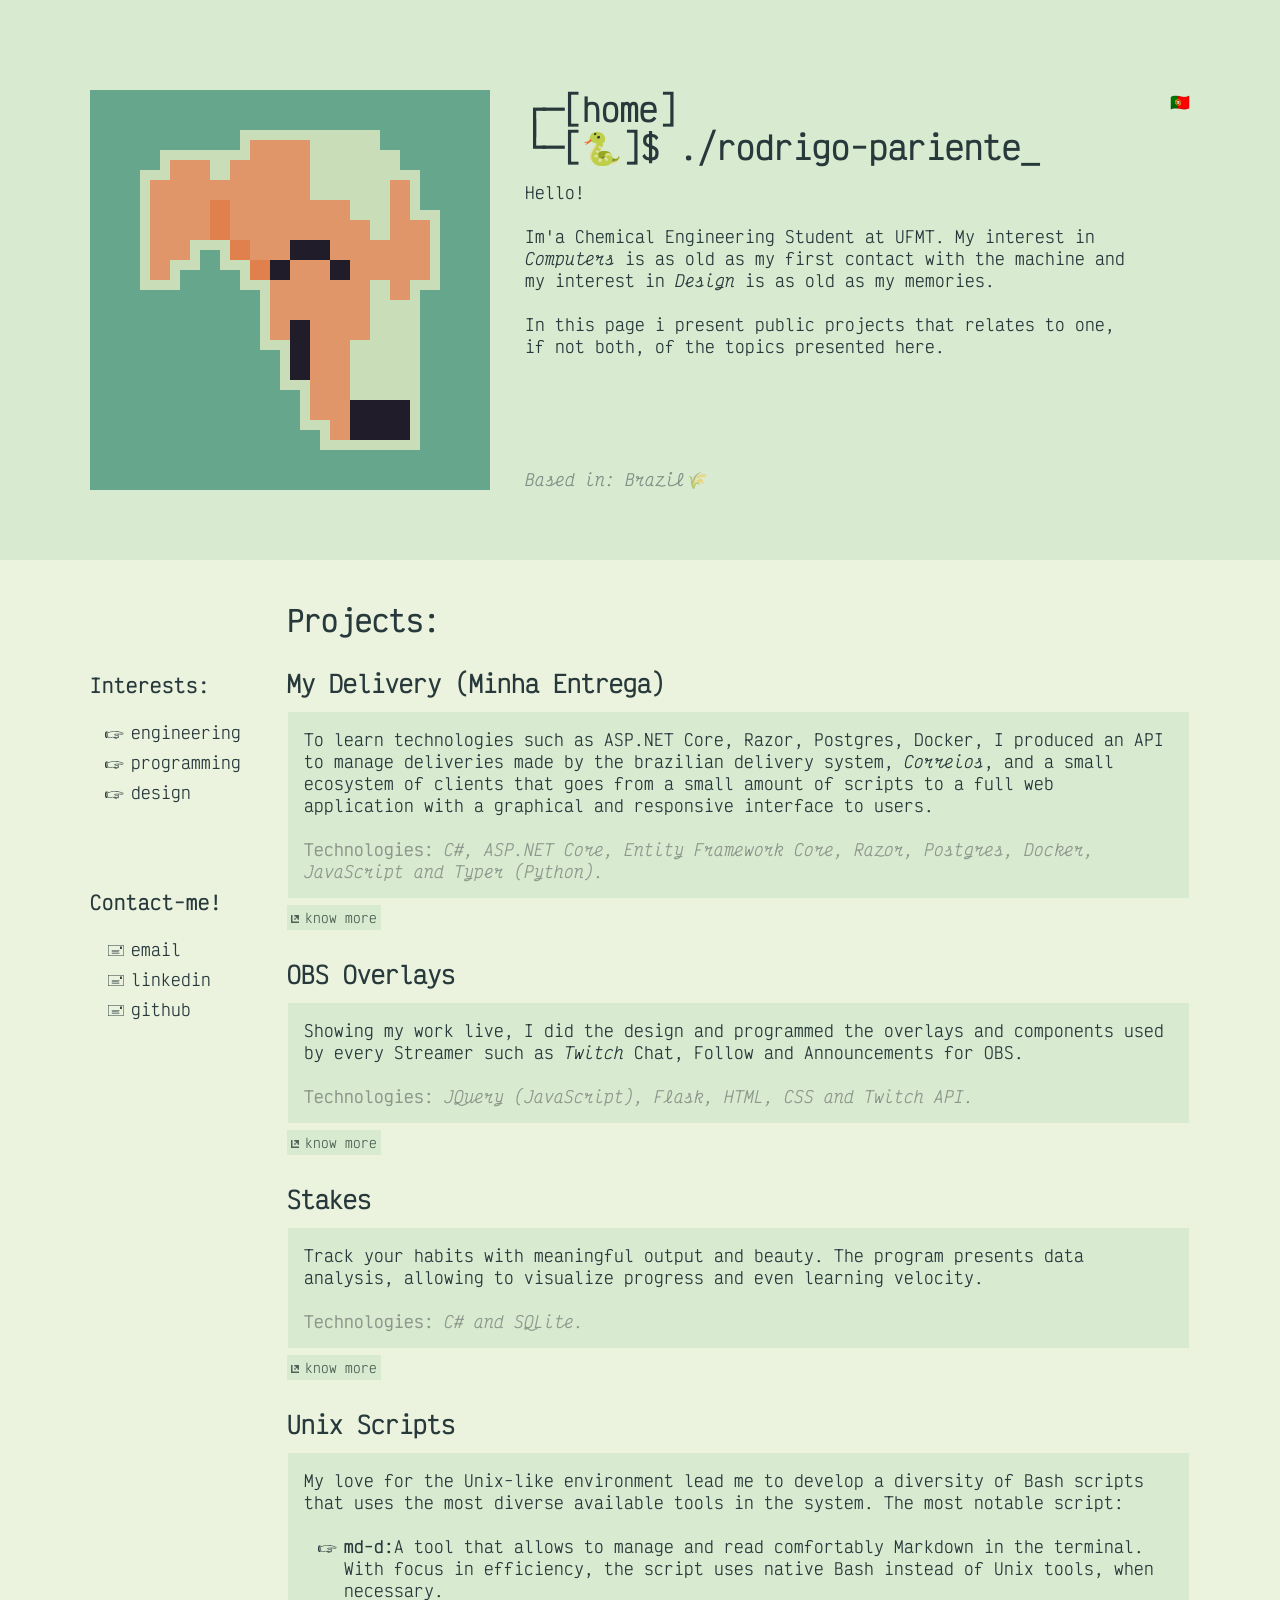
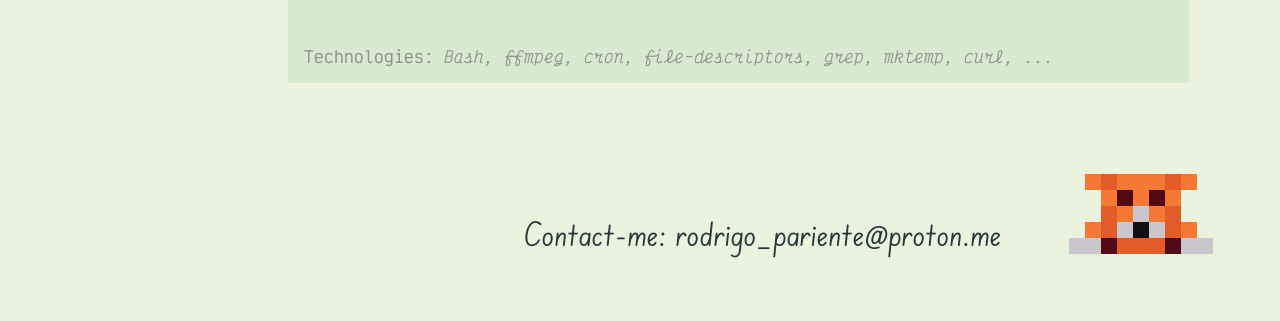
==== commit c2db30aa: "fix typos" ====
--- a/index.html
+++ b/index.html
@@ -52,7 +52,7 @@
           <h3>My Delivery (Minha Entrega)</h3>
           <div class="project-content">
             <p>To learn technologies such as ASP.NET Core, Razor, Postgres, Docker, I produced an API to manage deliveries made by the brazilian delivery system, <i>Correios</i>, and a small ecosystem of clients that goes from a small amount of scripts to a full web application with a graphical and responsive interface to users.</p>
-            <p class="technologies"><br>Technologies<i> C#, ASP.NET Core, Entity Framework Core, Razor, Postgres, Docker, JavaScript and Typer (Python).</i></p>
+            <p class="technologies"><br>Technologies: <i> C#, ASP.NET Core, Entity Framework Core, Razor, Postgres, Docker, JavaScript and Typer (Python).</i></p>
           </div>
           <a class="know-more" href="https://github.com/rodrigo-pariente/minha-entrega-postgres">know more</a>
         </div>
@@ -60,15 +60,15 @@
           <h3>OBS Overlays</h3>
           <div class="project-content">
             <p>Showing my work live, I did the design and programmed the overlays and components used by every Streamer such as <i>Twitch</i> Chat, Follow and Announcements for OBS.</p>
-            <p class="technologies"><br>Technologies<i> JQuery (JavaScript), Flask, HTML, CSS and Twitch API.</i></p>
+            <p class="technologies"><br>Technologies: <i> JQuery (JavaScript), Flask, HTML, CSS and Twitch API.</i></p>
           </div>
           <a class="know-more" href="https://github.com/rodrigo-pariente/OBS-Overlays">know more</a>
         </div>
         <div class="project">
           <h3>Stakes</h3>
           <div class="project-content">
-            <p>Track your habits with meaningfull output and beauty. The program presents data analysis, allowing to visualize progress and even learning velocity.</p>
-            <p class="technologies"><br>Technologies<i> C# and SQLite.</i></p>
+            <p>Track your habits with meaningful output and beauty. The program presents data analysis, allowing to visualize progress and even learning velocity.</p>
+            <p class="technologies"><br>Technologies: <i> C# and SQLite.</i></p>
           </div>
           <a class="know-more" href="https://github.com/rodrigo-pariente/stakes">know more</a>
         </div>
@@ -77,7 +77,7 @@
           <div class="project-content">
             <p>My love for the Unix-like environment lead me to develop a diversity of Bash scripts that uses the most diverse available tools in the system. The most notable script:</p>
             <ul class="point"><li><a href="https://github.com/rodrigo-pariente/md-d"><b>md-d:</b></a>A tool that allows to manage and read comfortably Markdown in the terminal. With focus in efficiency, the script uses native Bash instead of Unix tools, when necessary.</li></ul>
-            <p class="technologies"><br>Technologies<i> Bash, ffmpeg, cron, file-descriptors, grep, mktemp, curl, ...</i></p>
+            <p class="technologies"><br>Technologies: <i> Bash, ffmpeg, cron, file-descriptors, grep, mktemp, curl, ...</i></p>
           </div>
           <!-- <p class="know-more" href="/">know more</p> -->
         </div>
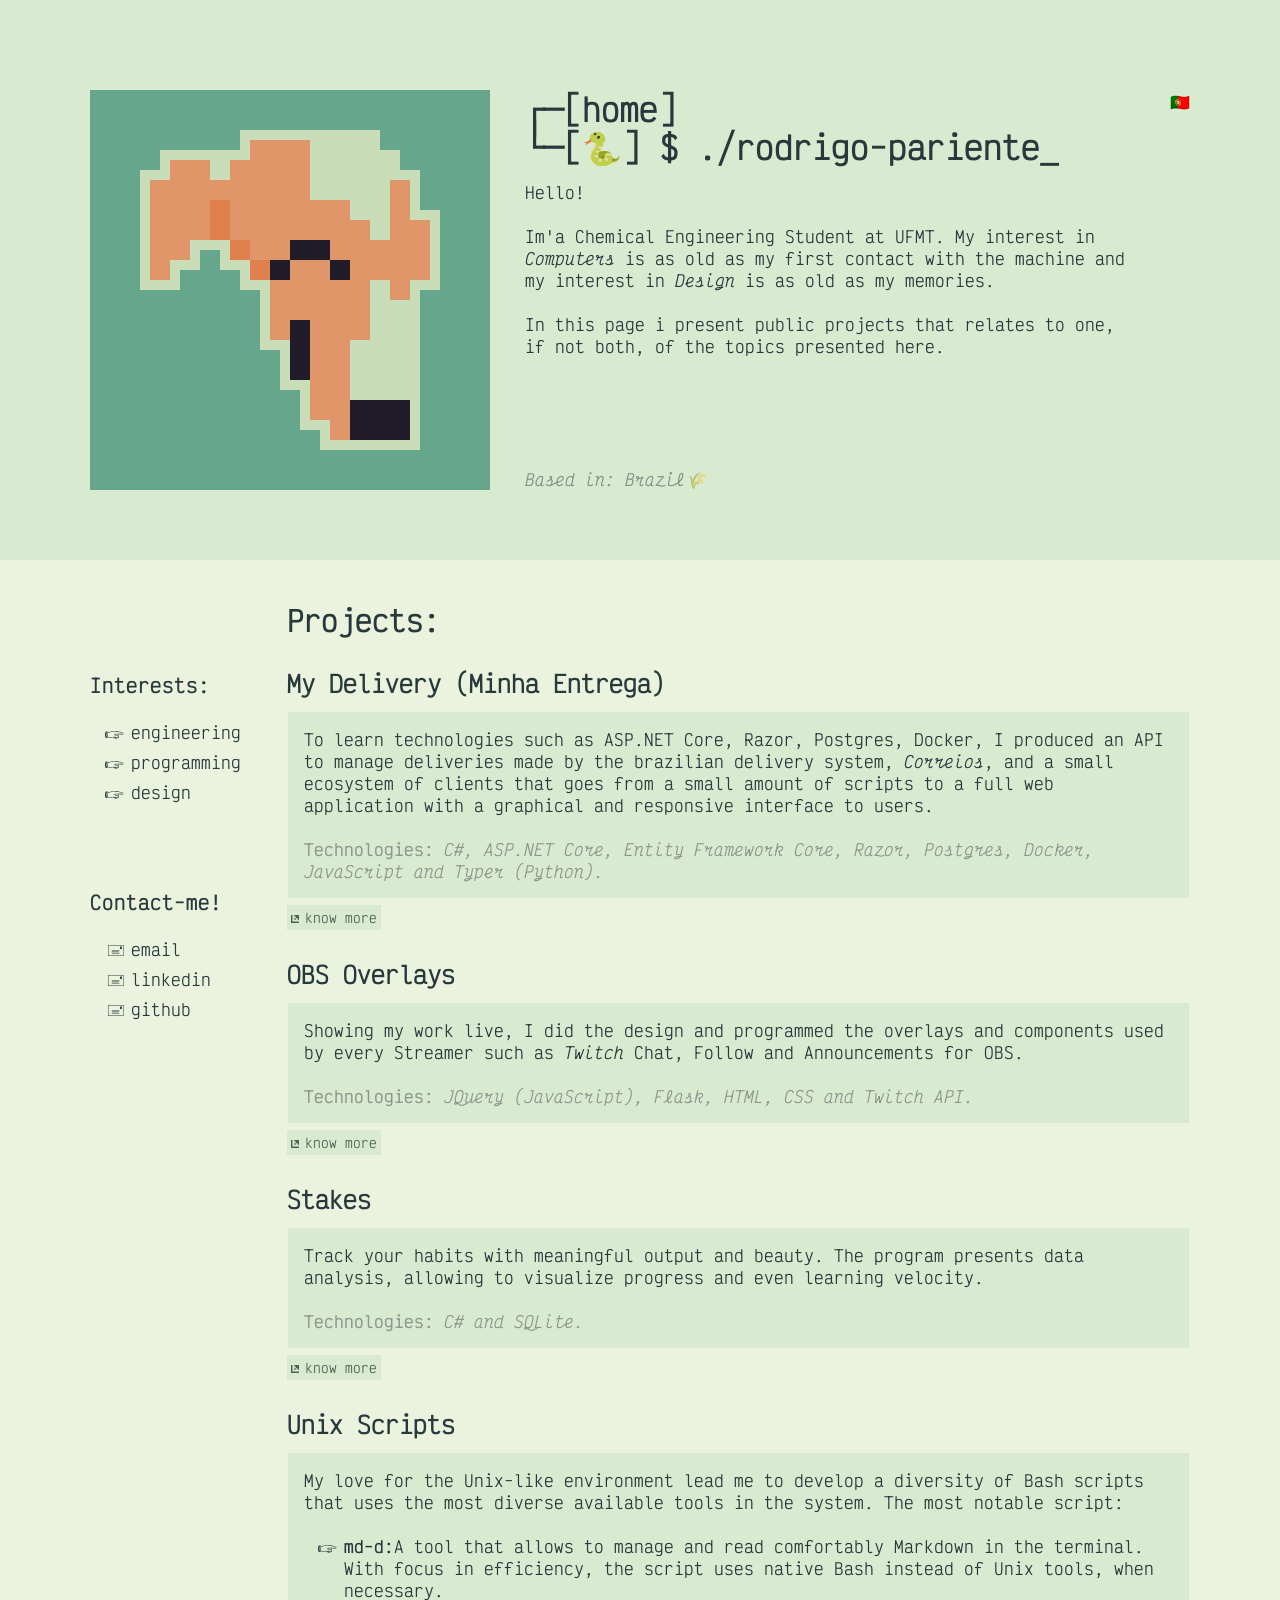
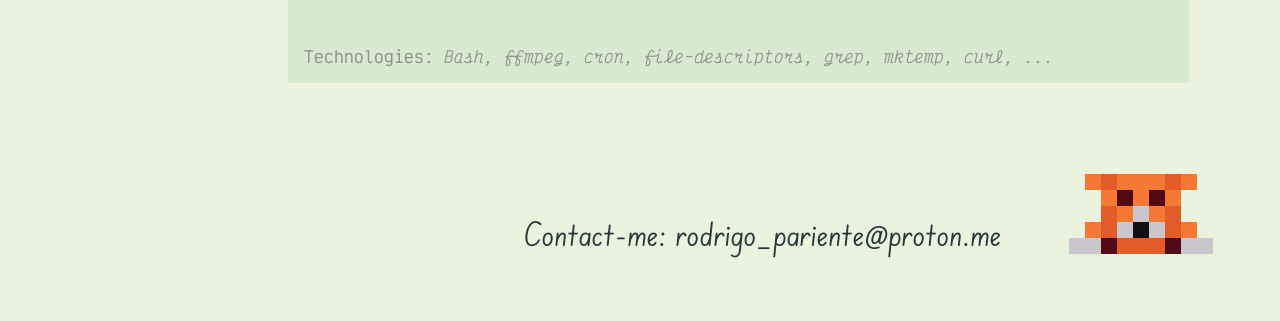
==== commit 5129e71d: "fix title" ====
--- a/index.html
+++ b/index.html
@@ -16,7 +16,7 @@
       <img id="pp" src="/img/pp.svg" alt="Eu">
       <div class="about-me">
         <img id="dog-stamp-header-high" src="/img/pp.svg" alt="Eu">
-        <h1><span id="h1-frame">┌─[home]<br>└─[🐍]</span><span class="lower-frame">$ ./</span>rodrigo-pariente</span><span class="dec-block">_</span></h1>
+        <h1><span id="h1-frame">┌─[home]<br>└─[🐍]</span><span class="lower-frame"> $ ./</span>rodrigo-pariente</span><span class="dec-block">_</span></h1>
         <img id="dog-stamp-header-low" src="/img/pp.svg" alt="Eu">
         <p>Hello!<br><br></p>
         <p>Im'a Chemical Engineering Student at UFMT. My interest in <i>Computers</i> is as old as my first contact with the machine and my interest in <i>Design</i> is as old as my memories.<br><br>In this page i present public projects that relates to one, if not both, of the topics presented here.</p>
